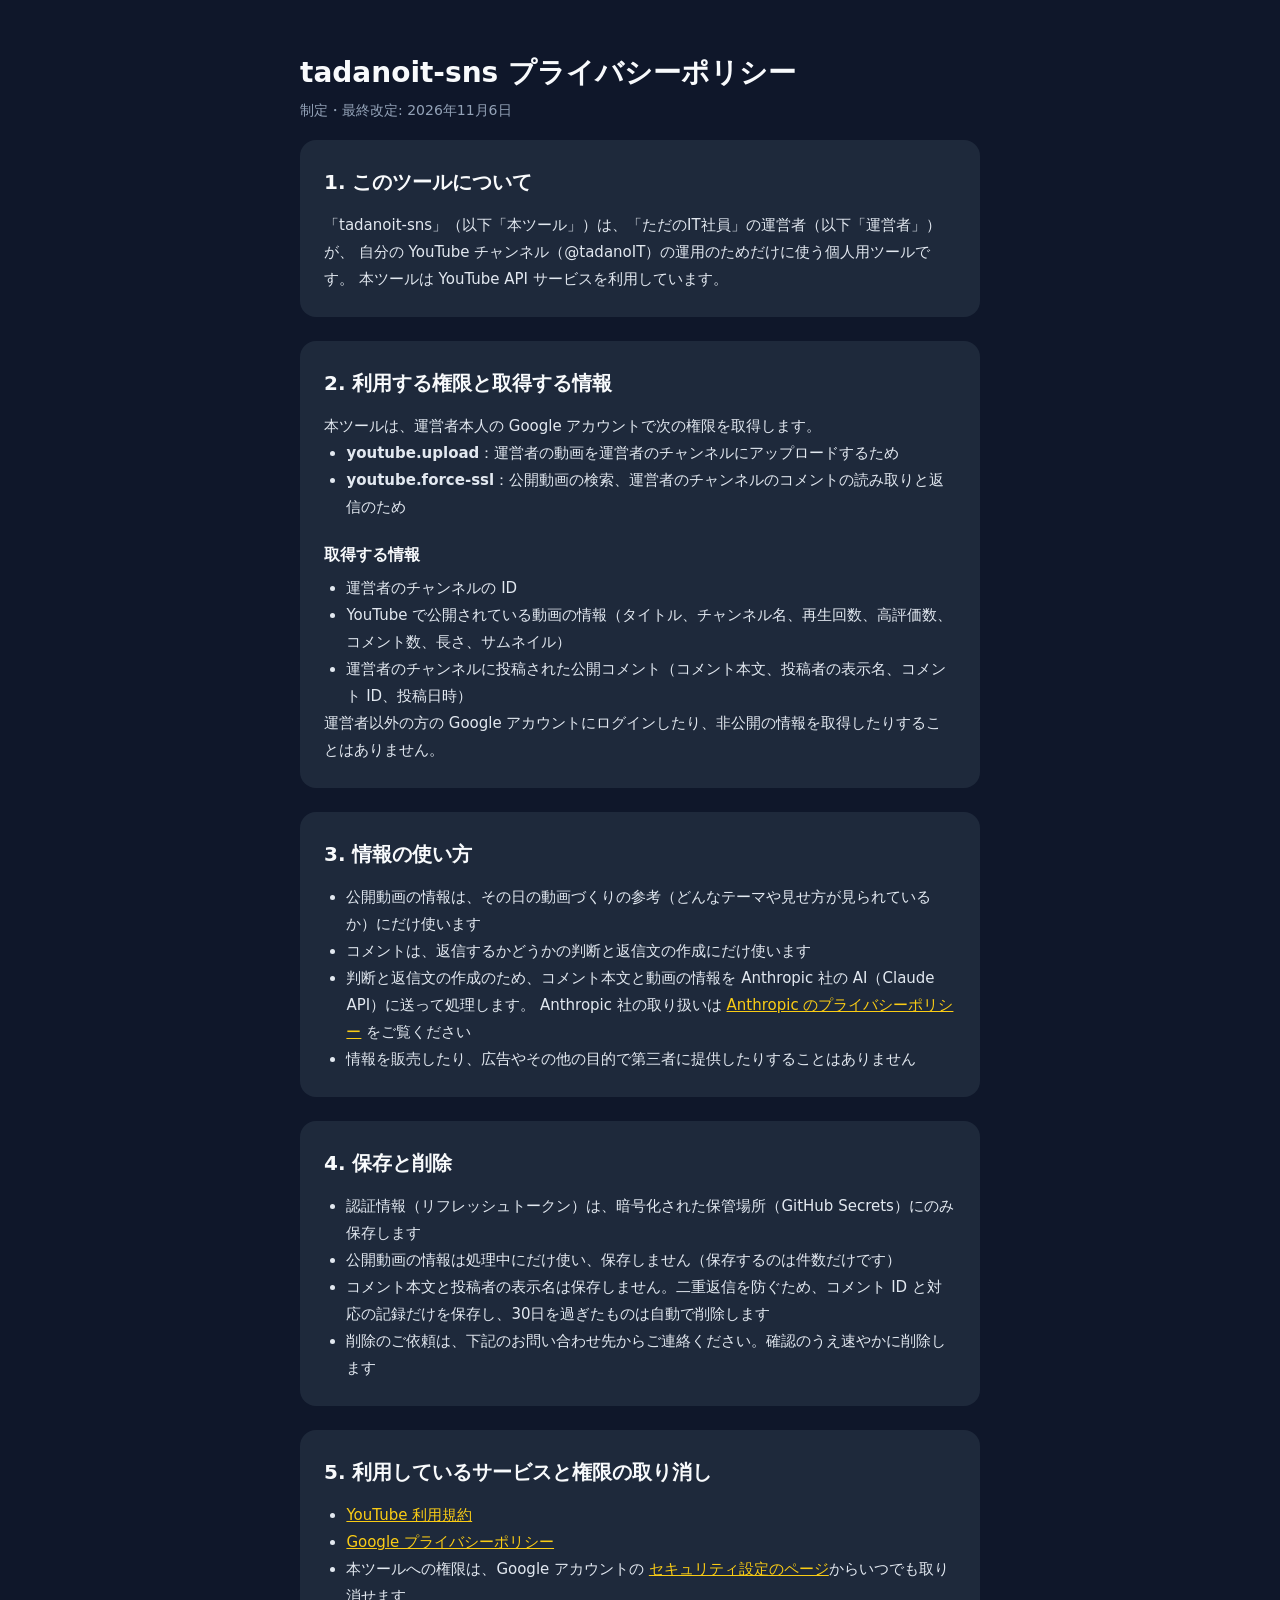
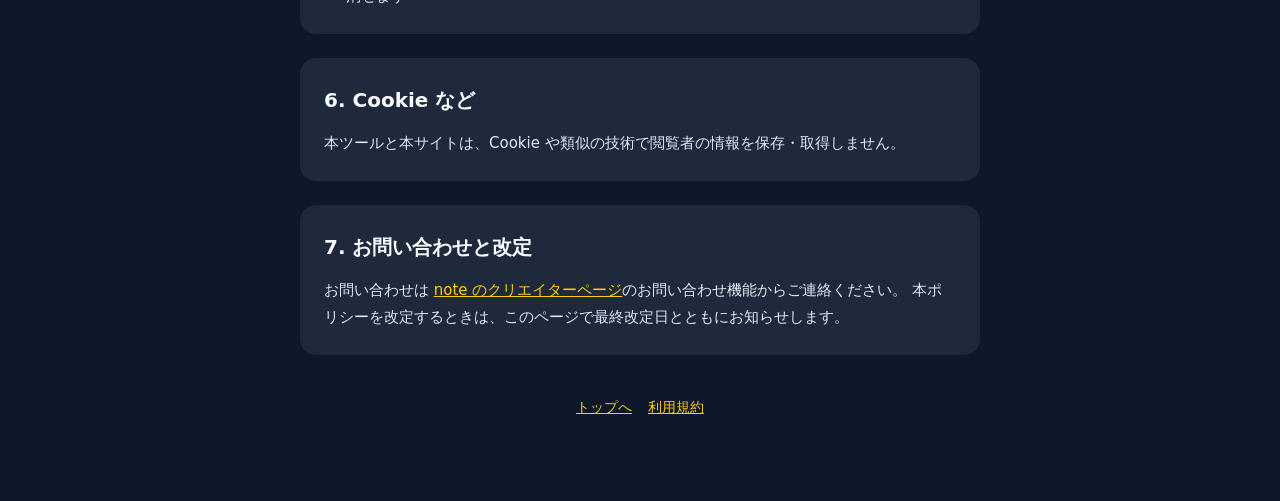
==== privacy.html @ be61f312 "リンク集ページとtadanoit-snsのプライバシーポリシー・利用規約を追加 Co-Authored-By: Claude Opus 5.5 <noreply@anthropic.com> Clau" ====
<!doctype html>
<html lang="ja">
<head>
<meta charset="utf-8">
<meta name="viewport" content="width=device-width, initial-scale=1">
<title>プライバシーポリシー｜tadanoit-sns</title>
<link rel="icon" href="icon.png">
<link rel="stylesheet" href="style.css">
</head>
<body>
<main>
  <h1>tadanoit-sns プライバシーポリシー</h1>
  <p class="updated">制定・最終改定: 2026年11月6日</p>

  <section>
    <h2>1. このツールについて</h2>
    <p>
      「tadanoit-sns」（以下「本ツール」）は、「ただのIT社員」の運営者（以下「運営者」）が、
      自分の YouTube チャンネル（@tadanoIT）の運用のためだけに使う個人用ツールです。
      本ツールは YouTube API サービスを利用しています。
    </p>
  </section>

  <section>
    <h2>2. 利用する権限と取得する情報</h2>
    <p>本ツールは、運営者本人の Google アカウントで次の権限を取得します。</p>
    <ul>
      <li><b>youtube.upload</b>：運営者の動画を運営者のチャンネルにアップロードするため</li>
      <li><b>youtube.force-ssl</b>：公開動画の検索、運営者のチャンネルのコメントの読み取りと返信のため</li>
    </ul>
    <h3>取得する情報</h3>
    <ul>
      <li>運営者のチャンネルの ID</li>
      <li>YouTube で公開されている動画の情報（タイトル、チャンネル名、再生回数、高評価数、コメント数、長さ、サムネイル）</li>
      <li>運営者のチャンネルに投稿された公開コメント（コメント本文、投稿者の表示名、コメント ID、投稿日時）</li>
    </ul>
    <p>運営者以外の方の Google アカウントにログインしたり、非公開の情報を取得したりすることはありません。</p>
  </section>

  <section>
    <h2>3. 情報の使い方</h2>
    <ul>
      <li>公開動画の情報は、その日の動画づくりの参考（どんなテーマや見せ方が見られているか）にだけ使います</li>
      <li>コメントは、返信するかどうかの判断と返信文の作成にだけ使います</li>
      <li>判断と返信文の作成のため、コメント本文と動画の情報を Anthropic 社の AI（Claude API）に送って処理します。
        Anthropic 社の取り扱いは <a href="https://www.anthropic.com/legal/privacy">Anthropic のプライバシーポリシー</a> をご覧ください</li>
      <li>情報を販売したり、広告やその他の目的で第三者に提供したりすることはありません</li>
    </ul>
  </section>

  <section>
    <h2>4. 保存と削除</h2>
    <ul>
      <li>認証情報（リフレッシュトークン）は、暗号化された保管場所（GitHub Secrets）にのみ保存します</li>
      <li>公開動画の情報は処理中にだけ使い、保存しません（保存するのは件数だけです）</li>
      <li>コメント本文と投稿者の表示名は保存しません。二重返信を防ぐため、コメント ID と対応の記録だけを保存し、30日を過ぎたものは自動で削除します</li>
      <li>削除のご依頼は、下記のお問い合わせ先からご連絡ください。確認のうえ速やかに削除します</li>
    </ul>
  </section>

  <section>
    <h2>5. 利用しているサービスと権限の取り消し</h2>
    <ul>
      <li><a href="https://www.youtube.com/t/terms">YouTube 利用規約</a></li>
      <li><a href="https://policies.google.com/privacy">Google プライバシーポリシー</a></li>
      <li>本ツールへの権限は、Google アカウントの
        <a href="https://security.google.com/settings/security/permissions">セキュリティ設定のページ</a>からいつでも取り消せます</li>
    </ul>
  </section>

  <section>
    <h2>6. Cookie など</h2>
    <p>本ツールと本サイトは、Cookie や類似の技術で閲覧者の情報を保存・取得しません。</p>
  </section>

  <section>
    <h2>7. お問い合わせと改定</h2>
    <p>
      お問い合わせは <a href="https://note.com/tadanoit">note のクリエイターページ</a>のお問い合わせ機能からご連絡ください。
      本ポリシーを改定するときは、このページで最終改定日とともにお知らせします。
    </p>
  </section>

  <footer><a href="index.html">トップへ</a><a href="terms.html">利用規約</a></footer>
</main>
</body>
</html>
---- style.css ----
* { box-sizing: border-box; margin: 0; padding: 0; }
body {
  background: #0f172a; color: #f8fafc;
  font-family: "Noto Sans JP", "Hiragino Sans", "Yu Gothic", system-ui, sans-serif;
  line-height: 1.8; padding: 48px 20px 80px;
}
main { max-width: 680px; margin: 0 auto; }
a { color: #facc15; }
header { text-align: center; margin-bottom: 40px; }
header img { width: 112px; height: 112px; border-radius: 50%; display: block; margin: 0 auto 16px; }
h1 { font-size: 28px; font-weight: 900; }
.tagline { color: #cbd5e1; margin-top: 8px; }
.links { display: grid; gap: 12px; margin: 32px 0 48px; }
.links a {
  display: flex; justify-content: space-between; align-items: center;
  background: #1e293b; border-left: 6px solid #facc15; border-radius: 12px;
  padding: 16px 20px; color: #f8fafc; text-decoration: none; font-weight: 700;
}
.links a span { color: #94a3b8; font-weight: 400; font-size: 14px; }
.links a:hover { background: #273449; }
section { background: #1e293b; border-radius: 16px; padding: 24px; margin-bottom: 24px; }
h2 { font-size: 20px; margin-bottom: 12px; }
h3 { font-size: 16px; margin: 20px 0 6px; }
p, li { color: #e2e8f0; font-size: 15px; }
ul { padding-left: 1.4em; }
.en { color: #94a3b8; font-size: 14px; margin-top: 6px; }
footer { text-align: center; color: #94a3b8; font-size: 14px; margin-top: 40px; }
footer a { margin: 0 8px; }
.updated { color: #94a3b8; font-size: 14px; margin-bottom: 16px; }
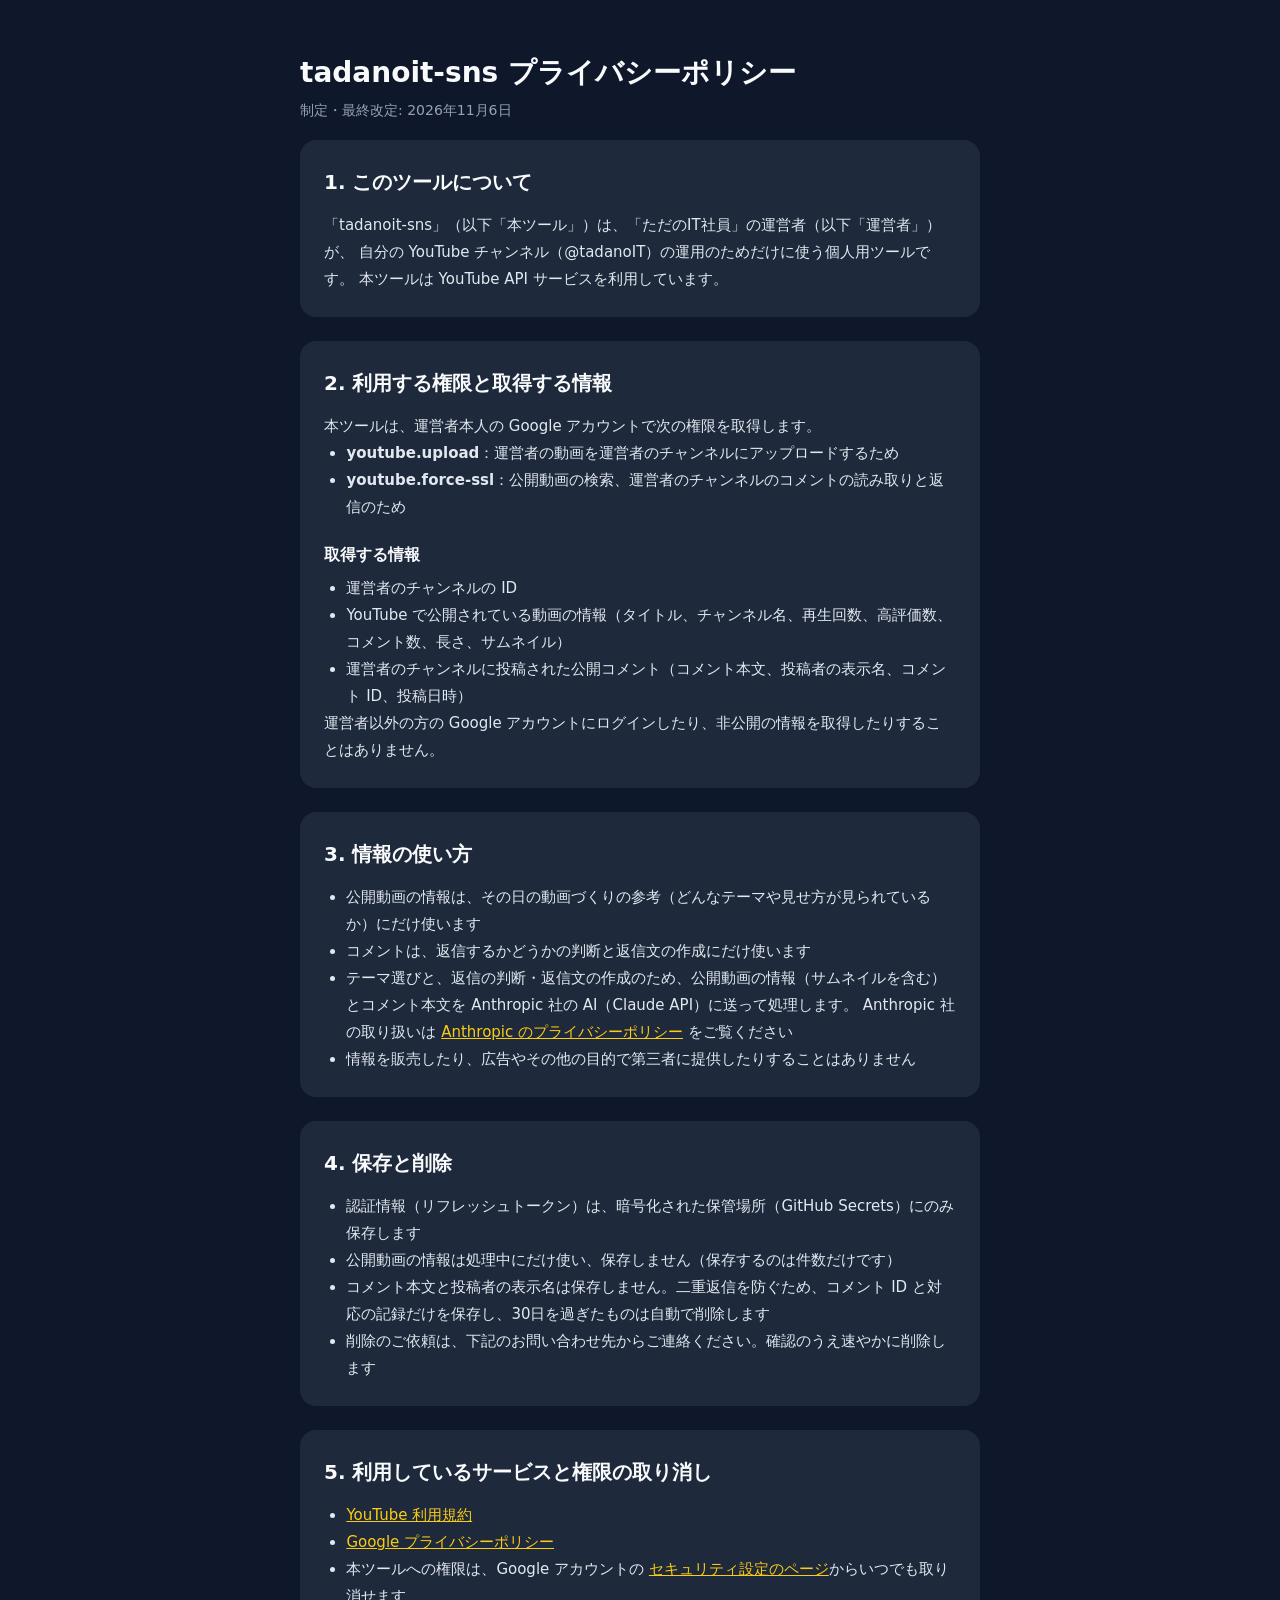
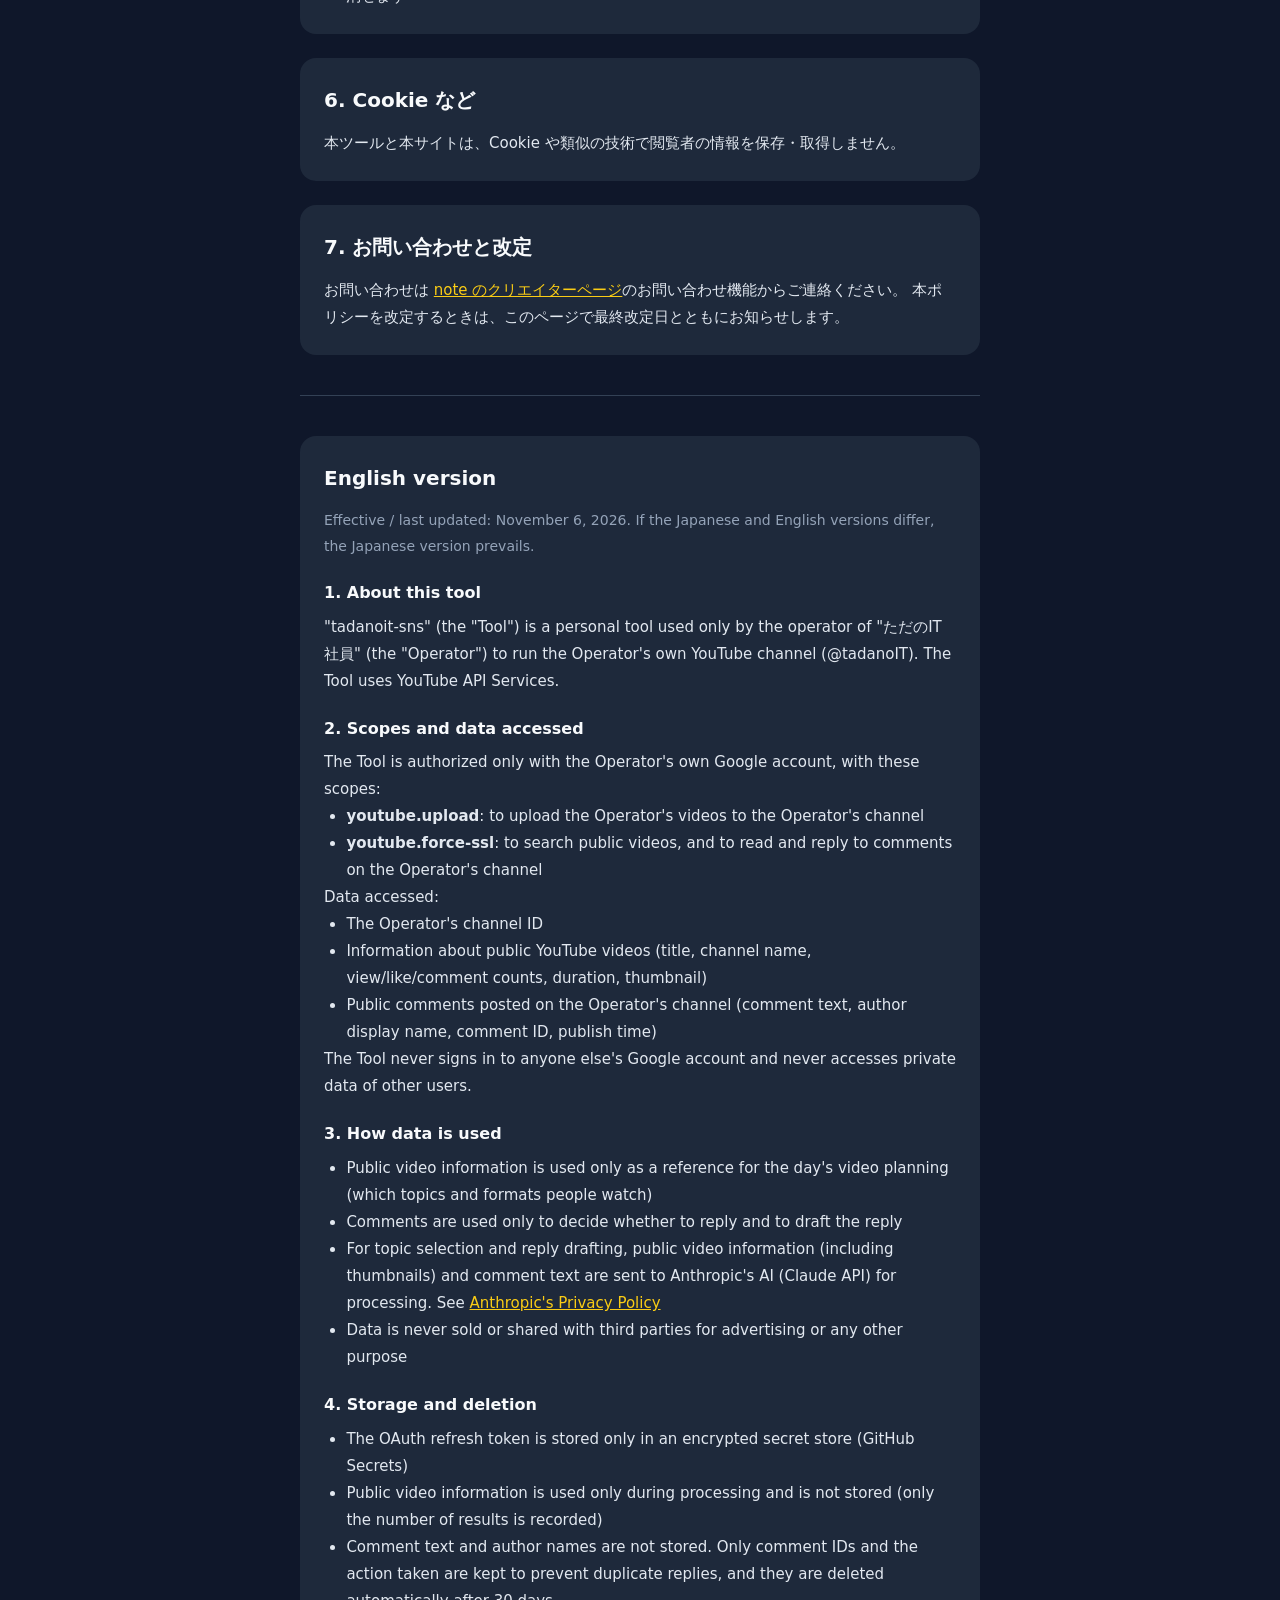
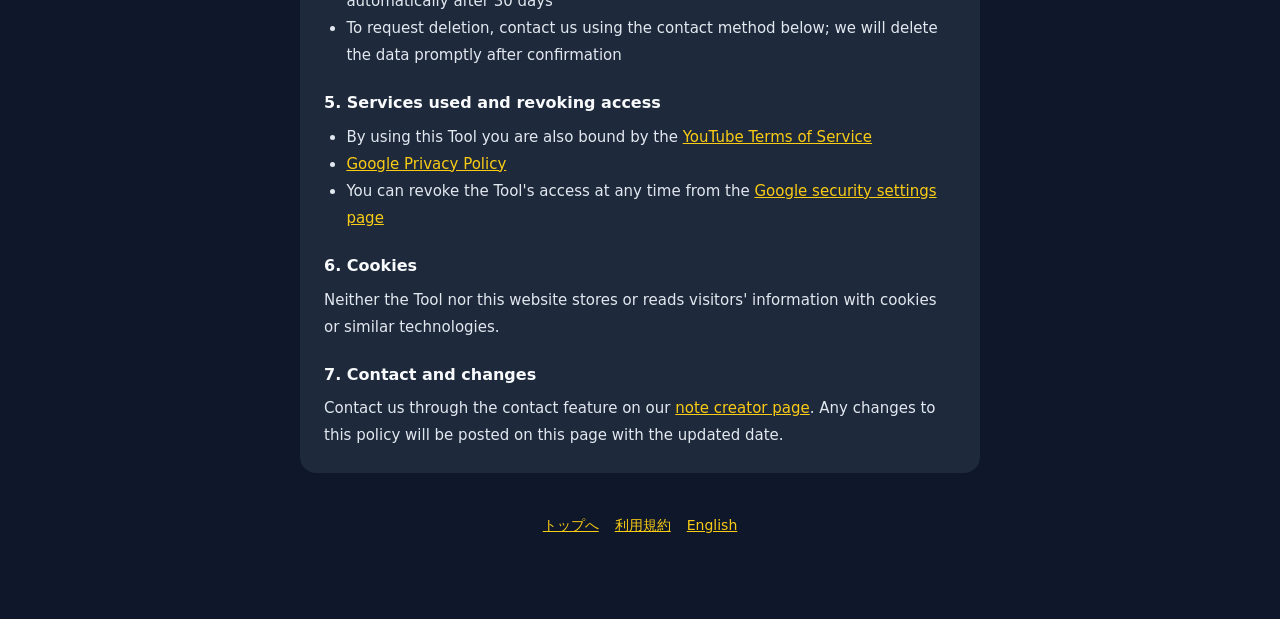
==== commit 854983a4: "プライバシーポリシーと利用規約に英語版を追加、Claudeに送る情報の説明を正確に Co-Authored-By: Claude Opus 5.5 <noreply@anthropic.com> Cl" ====
--- a/privacy.html
+++ b/privacy.html
@@ -42,7 +42,7 @@
     <ul>
       <li>公開動画の情報は、その日の動画づくりの参考（どんなテーマや見せ方が見られているか）にだけ使います</li>
       <li>コメントは、返信するかどうかの判断と返信文の作成にだけ使います</li>
-      <li>判断と返信文の作成のため、コメント本文と動画の情報を Anthropic 社の AI（Claude API）に送って処理します。
+      <li>テーマ選びと、返信の判断・返信文の作成のため、公開動画の情報（サムネイルを含む）とコメント本文を Anthropic 社の AI（Claude API）に送って処理します。
         Anthropic 社の取り扱いは <a href="https://www.anthropic.com/legal/privacy">Anthropic のプライバシーポリシー</a> をご覧ください</li>
       <li>情報を販売したり、広告やその他の目的で第三者に提供したりすることはありません</li>
     </ul>
@@ -81,7 +81,60 @@
     </p>
   </section>
 
-  <footer><a href="index.html">トップへ</a><a href="terms.html">利用規約</a></footer>
+  <hr>
+
+  <section lang="en" id="en">
+    <h2>English version</h2>
+    <p class="updated">Effective / last updated: November 6, 2026. If the Japanese and English versions differ, the Japanese version prevails.</p>
+
+    <h3>1. About this tool</h3>
+    <p>"tadanoit-sns" (the "Tool") is a personal tool used only by the operator of "ただのIT社員" (the "Operator") to run the Operator's own YouTube channel (@tadanoIT). The Tool uses YouTube API Services.</p>
+
+    <h3>2. Scopes and data accessed</h3>
+    <p>The Tool is authorized only with the Operator's own Google account, with these scopes:</p>
+    <ul>
+      <li><b>youtube.upload</b>: to upload the Operator's videos to the Operator's channel</li>
+      <li><b>youtube.force-ssl</b>: to search public videos, and to read and reply to comments on the Operator's channel</li>
+    </ul>
+    <p>Data accessed:</p>
+    <ul>
+      <li>The Operator's channel ID</li>
+      <li>Information about public YouTube videos (title, channel name, view/like/comment counts, duration, thumbnail)</li>
+      <li>Public comments posted on the Operator's channel (comment text, author display name, comment ID, publish time)</li>
+    </ul>
+    <p>The Tool never signs in to anyone else's Google account and never accesses private data of other users.</p>
+
+    <h3>3. How data is used</h3>
+    <ul>
+      <li>Public video information is used only as a reference for the day's video planning (which topics and formats people watch)</li>
+      <li>Comments are used only to decide whether to reply and to draft the reply</li>
+      <li>For topic selection and reply drafting, public video information (including thumbnails) and comment text are sent to Anthropic's AI (Claude API) for processing. See <a href="https://www.anthropic.com/legal/privacy">Anthropic's Privacy Policy</a></li>
+      <li>Data is never sold or shared with third parties for advertising or any other purpose</li>
+    </ul>
+
+    <h3>4. Storage and deletion</h3>
+    <ul>
+      <li>The OAuth refresh token is stored only in an encrypted secret store (GitHub Secrets)</li>
+      <li>Public video information is used only during processing and is not stored (only the number of results is recorded)</li>
+      <li>Comment text and author names are not stored. Only comment IDs and the action taken are kept to prevent duplicate replies, and they are deleted automatically after 30 days</li>
+      <li>To request deletion, contact us using the contact method below; we will delete the data promptly after confirmation</li>
+    </ul>
+
+    <h3>5. Services used and revoking access</h3>
+    <ul>
+      <li>By using this Tool you are also bound by the <a href="https://www.youtube.com/t/terms">YouTube Terms of Service</a></li>
+      <li><a href="https://policies.google.com/privacy">Google Privacy Policy</a></li>
+      <li>You can revoke the Tool's access at any time from the <a href="https://security.google.com/settings/security/permissions">Google security settings page</a></li>
+    </ul>
+
+    <h3>6. Cookies</h3>
+    <p>Neither the Tool nor this website stores or reads visitors' information with cookies or similar technologies.</p>
+
+    <h3>7. Contact and changes</h3>
+    <p>Contact us through the contact feature on our <a href="https://note.com/tadanoit">note creator page</a>. Any changes to this policy will be posted on this page with the updated date.</p>
+  </section>
+
+  <footer><a href="index.html">トップへ</a><a href="terms.html">利用規約</a><a href="#en">English</a></footer>
 </main>
 </body>
 </html>
--- a/style.css
+++ b/style.css
@@ -27,3 +27,5 @@
 footer { text-align: center; color: #94a3b8; font-size: 14px; margin-top: 40px; }
 footer a { margin: 0 8px; }
 .updated { color: #94a3b8; font-size: 14px; margin-bottom: 16px; }
+
+hr { border: none; border-top: 1px solid #334155; margin: 40px 0; }
